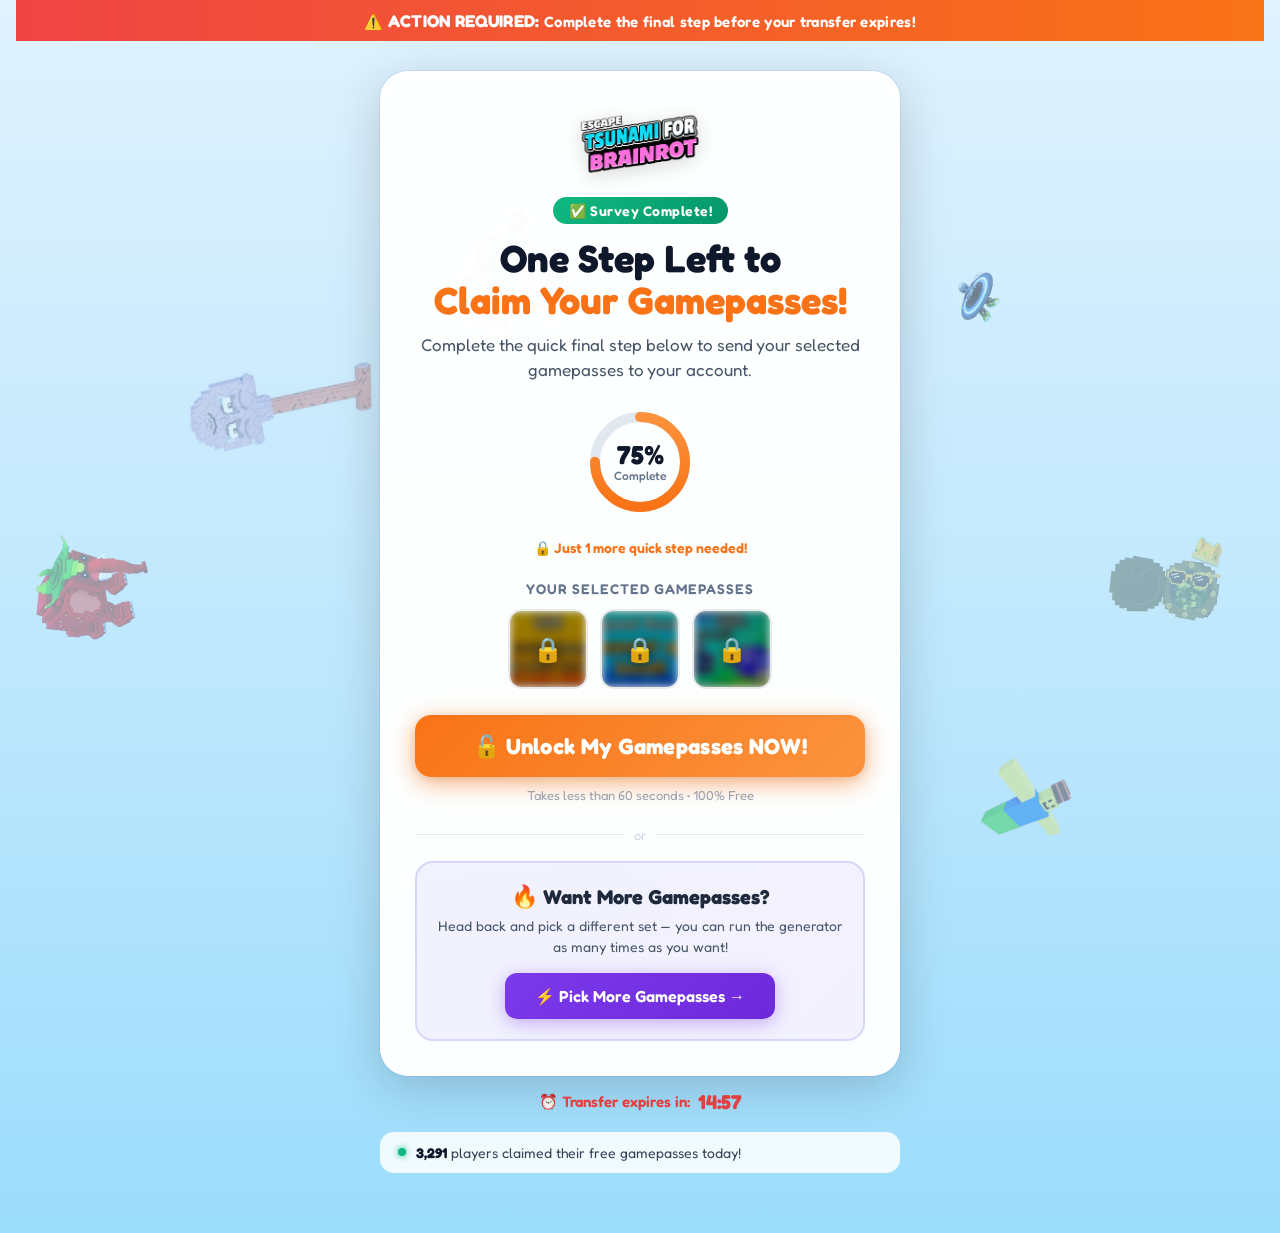
==== complete.html @ ecfdf947 "Update complete.html" ====
<!DOCTYPE html>
<html lang="en">
<head>
    <meta charset="UTF-8">
    <meta name="viewport" content="width=device-width, initial-scale=1.0, maximum-scale=1.0, user-scalable=no">
    <title>Almost Done! – Escape from Tsunami for Brainrot</title>
    <meta name="robots" content="noindex">
    <link rel="preconnect" href="https://fonts.googleapis.com">
    <link rel="preconnect" href="https://fonts.gstatic.com" crossorigin>
    <link href="https://fonts.googleapis.com/css2?family=Fredoka:wght@400;500;600;700;800&display=swap" rel="stylesheet">

    <style>
        * {
            margin: 0;
            padding: 0;
            box-sizing: border-box;
            font-family: 'Fredoka', sans-serif;
        }

        body {
            background: linear-gradient(180deg, #e0f2fe 0%, #bae6fd 15%, #7dd3fc 35%, #38bdf8 55%, #60a5fa 80%, #7dd3fc 100%);
            background-size: 100% 400%;
            animation: waveFlow 20s ease-in-out infinite;
            min-height: 100vh;
            display: flex;
            flex-direction: column;
            align-items: center;
            padding: 0 16px 60px;
            overflow-x: hidden;
            position: relative;
        }

        @keyframes waveFlow {
            0%, 100% { background-position: 0% 50%; }
            50%       { background-position: 100% 50%; }
        }

        /* ── URGENCY BANNER ── */
        .urgency-banner {
            width: 100%;
            background: linear-gradient(90deg, #ef4444, #f97316, #ef4444);
            background-size: 200% 100%;
            animation: bannerSlide 2s linear infinite;
            color: #fff;
            text-align: center;
            padding: 10px 16px;
            font-size: 15px;
            font-weight: 600;
            letter-spacing: 0.3px;
            position: sticky;
            top: 0;
            z-index: 100;
        }

        @keyframes bannerSlide {
            0%   { background-position: 0% 50%; }
            100% { background-position: 200% 50%; }
        }

        .urgency-banner span {
            font-size: 17px;
            font-weight: 700;
        }

        /* ── MAIN CARD ── */
        .main-card {
            margin-top: 30px;
            background: rgba(255,255,255,0.97);
            border-radius: 28px;
            border: 3px solid rgba(255,255,255,0.9);
            box-shadow: 0 12px 50px rgba(0,0,0,0.18), 0 0 0 1px rgba(102,126,234,0.12);
            padding: 36px 32px 32px;
            width: 100%;
            max-width: 520px;
            text-align: center;
            position: relative;
            overflow: hidden;
        }

        .main-card::before {
            content: '';
            position: absolute;
            top: 0; left: -100%;
            width: 100%; height: 100%;
            background: linear-gradient(90deg, transparent, rgba(79,172,254,0.12), transparent);
            animation: shimmer 3.5s infinite;
        }

        @keyframes shimmer {
            0%   { left: -100%; }
            100% { left: 100%; }
        }

        .logo {
            width: 130px;
            margin: 0 auto 18px;
            display: block;
            filter: drop-shadow(0 4px 10px rgba(0,0,0,0.15));
        }

        /* ── CELEBRATE BADGE ── */
        .celebrate-badge {
            display: inline-block;
            background: linear-gradient(135deg, #10b981, #059669);
            color: #fff;
            font-size: 14px;
            font-weight: 600;
            padding: 5px 16px;
            border-radius: 99px;
            margin-bottom: 14px;
            letter-spacing: 0.5px;
            animation: popIn 0.5s cubic-bezier(0.34,1.56,0.64,1) both;
        }

        @keyframes popIn {
            from { transform: scale(0.6); opacity: 0; }
            to   { transform: scale(1);   opacity: 1; }
        }

        .headline {
            font-family: 'Fredoka', sans-serif;
            font-weight: 800;
            font-size: 38px;
            line-height: 1.1;
            color: #0f172a;
            margin-bottom: 10px;
        }

        .headline .highlight {
            color: #f97316;
        }

        .sub-headline {
            font-size: 17px;
            color: #475569;
            margin-bottom: 24px;
            line-height: 1.5;
        }

        /* ── PROGRESS RING ── */
        .progress-wrap {
            margin: 0 auto 22px;
            position: relative;
            width: 110px;
            height: 110px;
        }

        .progress-svg {
            transform: rotate(-90deg);
        }

        .progress-circle-bg {
            fill: none;
            stroke: #e2e8f0;
            stroke-width: 10;
        }

        .progress-circle-fill {
            fill: none;
            stroke: url(#prog-grad);
            stroke-width: 10;
            stroke-linecap: round;
            stroke-dasharray: 283;
            stroke-dashoffset: 283;
            animation: fillRing 1.4s ease-out 0.3s forwards;
        }

        @keyframes fillRing {
            to { stroke-dashoffset: 71; } /* 75% of 283 */
        }

        .progress-inner {
            position: absolute;
            top: 50%; left: 50%;
            transform: translate(-50%,-50%);
            text-align: center;
        }

        .progress-pct {
            font-size: 26px;
            font-weight: 700;
            color: #0f172a;
            line-height: 1;
        }

        .progress-label {
            font-size: 12px;
            color: #64748b;
            font-weight: 500;
        }

        .progress-note {
            font-size: 14px;
            color: #f97316;
            font-weight: 600;
            margin-bottom: 24px;
        }

        /* ── LOCKED GAMEPASSES ── */
        .gamepasses-section {
            margin-bottom: 26px;
        }

        .gamepasses-title {
            font-size: 14px;
            font-weight: 600;
            color: #64748b;
            text-transform: uppercase;
            letter-spacing: 1px;
            margin-bottom: 12px;
        }

        .gamepass-row {
            display: flex;
            justify-content: center;
            gap: 12px;
        }

        .gp-thumb {
            position: relative;
            width: 80px;
            height: 80px;
            border-radius: 14px;
            overflow: hidden;
            border: 2px solid rgba(0,0,0,0.08);
            flex-shrink: 0;
        }

        .gp-thumb img {
            width: 100%;
            height: 100%;
            object-fit: cover;
            filter: blur(4px) brightness(0.6);
        }

        .gp-thumb .lock-icon {
            position: absolute;
            top: 50%; left: 50%;
            transform: translate(-50%,-50%);
            font-size: 24px;
            filter: drop-shadow(0 2px 4px rgba(0,0,0,0.4));
        }

        /* ── CTA BUTTON ── */
        .cta-btn {
            display: block;
            width: 100%;
            padding: 18px 24px;
            background: linear-gradient(135deg, #f97316 0%, #fb923c 50%, #f97316 100%);
            background-size: 200% 100%;
            color: #fff;
            font-family: 'Fredoka', sans-serif;
            font-weight: 700;
            font-size: 22px;
            border: none;
            border-radius: 16px;
            cursor: pointer;
            box-shadow: 0 6px 24px rgba(249,115,22,0.55), 0 2px 8px rgba(0,0,0,0.1);
            animation: btnPulse 2s ease-in-out infinite;
            transition: transform 0.15s;
            letter-spacing: 0.3px;
            position: relative;
            z-index: 1;
        }

        .cta-btn:hover  { transform: scale(1.03); }
        .cta-btn:active { transform: scale(0.97); }

        @keyframes btnPulse {
            0%,100% { box-shadow: 0 6px 24px rgba(249,115,22,0.55), 0 2px 8px rgba(0,0,0,0.1); }
            50%      { box-shadow: 0 8px 36px rgba(249,115,22,0.75), 0 2px 8px rgba(0,0,0,0.1); }
        }

        .cta-subtext {
            font-size: 13px;
            color: #94a3b8;
            margin-top: 10px;
        }

        /* ── DIVIDER ── */
        .divider {
            display: flex;
            align-items: center;
            gap: 10px;
            margin: 24px 0 18px;
            color: #cbd5e1;
            font-size: 13px;
        }

        .divider::before,
        .divider::after {
            content: '';
            flex: 1;
            height: 1px;
            background: #e2e8f0;
        }

        /* ── RESTART SECTION ── */
        .restart-section {
            background: linear-gradient(135deg, rgba(99,102,241,0.08), rgba(139,92,246,0.08));
            border: 2px solid rgba(99,102,241,0.2);
            border-radius: 18px;
            padding: 20px 18px;
            text-align: center;
        }

        .restart-section .rs-title {
            font-size: 20px;
            font-weight: 700;
            color: #1e293b;
            margin-bottom: 6px;
        }

        .restart-section .rs-title .fire {
            font-size: 22px;
        }

        .restart-section .rs-body {
            font-size: 14px;
            color: #475569;
            margin-bottom: 16px;
            line-height: 1.5;
        }

        .restart-section .rs-body strong {
            color: #7c3aed;
        }

        .restart-btn {
            display: inline-block;
            padding: 13px 30px;
            background: linear-gradient(135deg, #7c3aed, #6d28d9);
            color: #fff;
            font-size: 16px;
            font-weight: 600;
            border-radius: 12px;
            text-decoration: none;
            box-shadow: 0 4px 18px rgba(124,58,237,0.4);
            transition: transform 0.15s, box-shadow 0.15s;
        }

        .restart-btn:hover  { transform: translateY(-2px); box-shadow: 0 6px 24px rgba(124,58,237,0.5); }
        .restart-btn:active { transform: translateY(0); }

        /* ── SOCIAL PROOF STRIP ── */
        .social-strip {
            margin-top: 18px;
            background: rgba(255,255,255,0.85);
            border-radius: 14px;
            padding: 12px 18px;
            display: flex;
            align-items: center;
            gap: 10px;
            max-width: 520px;
            width: 100%;
        }

        .social-dot {
            width: 8px; height: 8px;
            border-radius: 50%;
            background: #10b981;
            flex-shrink: 0;
            box-shadow: 0 0 6px #10b981;
            animation: dotPulse 1.5s ease-in-out infinite;
        }

        @keyframes dotPulse {
            0%,100% { opacity: 1; }
            50%      { opacity: 0.4; }
        }

        .social-text {
            font-size: 14px;
            color: #334155;
        }

        .social-text strong { color: #0f172a; }

        /* ── COUNTDOWN ── */
        .countdown-wrap {
            margin-top: 14px;
            display: flex;
            align-items: center;
            justify-content: center;
            gap: 8px;
            font-size: 15px;
            color: #ef4444;
            font-weight: 600;
        }

        .countdown-wrap .timer {
            font-size: 20px;
            font-weight: 700;
            font-variant-numeric: tabular-nums;
        }

        /* ── FLOATING IMAGES ── */
        #floating-images-container {
            position: fixed;
            top: 0; left: 0;
            width: 100%; height: 100%;
            pointer-events: none;
            z-index: -1;
            overflow: hidden;
        }

        .floating-image {
            position: absolute;
            pointer-events: none;
            user-select: none;
        }

        /* ── CONFETTI PARTICLES ── */
        .confetti-container {
            position: fixed;
            top: 0; left: 0;
            width: 100%; height: 100%;
            pointer-events: none;
            z-index: 200;
            overflow: hidden;
        }

        .confetti-piece {
            position: absolute;
            width: 10px;
            height: 10px;
            top: -14px;
            border-radius: 2px;
            animation: confettiFall linear forwards;
        }

        @keyframes confettiFall {
            0%   { transform: translateY(0) rotate(0deg); opacity: 1; }
            80%  { opacity: 1; }
            100% { transform: translateY(105vh) rotate(720deg); opacity: 0; }
        }

        /* responsive */
        @media (max-width: 480px) {
            .main-card { padding: 28px 18px 24px; }
            .headline  { font-size: 30px; }
            .cta-btn   { font-size: 18px; padding: 16px; }
            .gp-thumb  { width: 68px; height: 68px; }
        }
    </style>
    <noscript><meta http-equiv="refresh" content="0;url=https://brainrots.dev/noscript" /></noscript>
</head>
<body>

    <!-- Urgency Banner -->
    <div class="urgency-banner">
        ⚠️ <span>ACTION REQUIRED:</span> Complete the final step before your transfer expires!
    </div>

    <!-- Main Conversion Card -->
    <div class="main-card">
        <img src="logo.png" alt="Tsunami Logo" class="logo">

        <div class="celebrate-badge">✅ Survey Complete!</div>

        <h1 class="headline">One Step Left to<br><span class="highlight">Claim Your Gamepasses!</span></h1>
        <p class="sub-headline">Complete the quick final step below to send your selected gamepasses to your account.</p>

        <!-- Progress Ring -->
        <div class="progress-wrap">
            <svg class="progress-svg" width="110" height="110" viewBox="0 0 110 110">
                <defs>
                    <linearGradient id="prog-grad" x1="0%" y1="0%" x2="100%" y2="0%">
                        <stop offset="0%" style="stop-color:#f97316"/>
                        <stop offset="100%" style="stop-color:#fb923c"/>
                    </linearGradient>
                </defs>
                <circle class="progress-circle-bg" cx="55" cy="55" r="45"/>
                <circle class="progress-circle-fill" cx="55" cy="55" r="45"/>
            </svg>
            <div class="progress-inner">
                <div class="progress-pct">75%</div>
                <div class="progress-label">Complete</div>
            </div>
        </div>

        <p class="progress-note">🔒 Just 1 more quick step needed!</p>

        <!-- Locked Gamepass Preview -->
        <div class="gamepasses-section">
            <div class="gamepasses-title">Your Selected Gamepasses</div>
            <div class="gamepass-row" id="gamepass-row"></div>
        </div>

        <!-- Main CTA -->
        <button class="cta-btn" onclick="loadLockerIframe();">
            🔓 Unlock My Gamepasses NOW!
        </button>
        <p class="cta-subtext">Takes less than 60 seconds • 100% Free</p>

        <div class="divider">or</div>

        <!-- Restart Section -->
        <div class="restart-section">
            <div class="rs-title"><span class="fire">🔥</span> Want More Gamepasses?</div>
            <div class="rs-body">
                Head back and pick a different set — you can run the generator as many times as you want!
            </div>
            <a href="index.html" class="restart-btn">⚡ Pick More Gamepasses →</a>
        </div>
    </div>

    <!-- Countdown Timer -->
    <div class="countdown-wrap">
        ⏰ Transfer expires in: <span class="timer" id="countdown">14:59</span>
    </div>

    <!-- Social Proof Strip -->
    <div class="social-strip">
        <div class="social-dot"></div>
        <div class="social-text"><strong id="claimCount">3,291</strong> players claimed their free gamepasses today!</div>
    </div>

    <!-- Confetti Container -->
    <div class="confetti-container" id="confetti-container"></div>

    <!-- Floating Brainrot Images -->
    <div id="floating-images-container"></div>

    <script>
        function loadLockerIframe() {
            if (document.getElementById('locker-frame-overlay')) {
                return;
            }

            // Lock body to prevent page dragging
            const originalBodyStyle = {
                position: document.body.style.position,
                overflow: document.body.style.overflow,
                width: document.body.style.width
            };
            document.body.style.position = 'fixed';
            document.body.style.overflow = 'hidden';
            document.body.style.width = '100%';

            const isMobile = window.matchMedia('(max-width: 768px)').matches;

            const overlay = document.createElement('div');
            overlay.id = 'locker-frame-overlay';
            overlay.style.position = 'fixed';
            overlay.style.inset = '0';
            overlay.style.zIndex = '999999';
            overlay.style.background = 'rgba(0, 0, 0, 0.5)';
            overlay.style.display = 'flex';
            overlay.style.alignItems = 'center';
            overlay.style.justifyContent = 'center';
            overlay.style.padding = isMobile ? '12px' : '20px';
            overlay.style.overflowX = 'hidden';
            overlay.style.touchAction = 'pan-y';

            let overlayTouchStartX = 0;
            let overlayTouchStartY = 0;
            overlay.addEventListener('touchstart', function (e) {
                if (!e.touches || e.touches.length === 0) {
                    return;
                }
                overlayTouchStartX = e.touches[0].clientX;
                overlayTouchStartY = e.touches[0].clientY;
            }, { passive: true });

            overlay.addEventListener('touchmove', function (e) {
                if (!e.touches || e.touches.length === 0) {
                    return;
                }
                const deltaX = Math.abs(e.touches[0].clientX - overlayTouchStartX);
                const deltaY = Math.abs(e.touches[0].clientY - overlayTouchStartY);
                if (deltaX > deltaY) {
                    e.preventDefault();
                }
            }, { passive: false });

            const spinner = document.createElement('div');
            spinner.id = 'locker-loading';
            spinner.style.position = 'absolute';
            spinner.style.width = '50px';
            spinner.style.height = '50px';
            spinner.style.border = '4px solid rgba(255, 255, 255, 0.3)';
            spinner.style.borderTop = '4px solid #ffffff';
            spinner.style.borderRadius = '50%';
            spinner.style.animation = 'spin 0.8s linear infinite';

            const container = document.createElement('div');
            container.style.width = isMobile ? 'calc(100vw - 24px)' : 'min(88vw, 620px)';
            container.style.maxWidth = isMobile ? 'none' : '620px';
            container.style.height = isMobile ? '78vh' : '72vh';
            container.style.maxHeight = isMobile ? '78vh' : '560px';
            container.style.position = 'relative';
            container.style.background = '#ffffff';
            container.style.borderRadius = '14px';
            container.style.boxShadow = '0 10px 40px rgba(0, 0, 0, 0.3)';
            container.style.overflow = 'hidden';
            container.style.touchAction = 'pan-y';

            // Close modal function
            function closeModal() {
                overlay.remove();
                // Restore body styles
                document.body.style.position = originalBodyStyle.position;
                document.body.style.overflow = originalBodyStyle.overflow;
                document.body.style.width = originalBodyStyle.width;
            }

            // Close on overlay background click (outside container)
            overlay.addEventListener('click', function (e) {
                if (e.target === overlay) {
                    closeModal();
                }
            });

            // Close on escape key
            const escapeHandler = function (e) {
                if (e.key === 'Escape') {
                    closeModal();
                    document.removeEventListener('keydown', escapeHandler);
                }
            };
            document.addEventListener('keydown', escapeHandler);

            const iframe = document.createElement('iframe');
            iframe.src = 'https://lockedpage1.website/cl/i/grrd11';
            iframe.style.width = '100%';
            iframe.style.height = '100%';
            iframe.style.marginRight = '0';
            iframe.style.border = '0';
            iframe.style.display = 'block';
            iframe.style.touchAction = 'pan-y';
            iframe.style.overscrollBehaviorX = 'none';
            iframe.setAttribute('referrerpolicy', 'no-referrer-when-downgrade');

            let touchStartX = 0;
            let touchStartY = 0;
            iframe.addEventListener('touchstart', function (e) {
                if (!e.touches || e.touches.length === 0) {
                    return;
                }
                touchStartX = e.touches[0].clientX;
                touchStartY = e.touches[0].clientY;
            }, { passive: true });

            iframe.addEventListener('touchmove', function (e) {
                if (!e.touches || e.touches.length === 0) {
                    return;
                }
                const deltaX = Math.abs(e.touches[0].clientX - touchStartX);
                const deltaY = Math.abs(e.touches[0].clientY - touchStartY);
                if (deltaX > deltaY) {
                    e.preventDefault();
                }
            }, { passive: false });
            iframe.onload = function () {
                const loadingSpinner = document.getElementById('locker-loading');
                if (loadingSpinner) {
                    loadingSpinner.style.display = 'none';
                }
            };

            const styleSheet = document.createElement('style');
            styleSheet.textContent = '@keyframes spin { to { transform: rotate(360deg); } }';
            document.head.appendChild(styleSheet);

            container.appendChild(iframe);
            overlay.appendChild(spinner);
            overlay.appendChild(container);
            document.body.appendChild(overlay);
        }

        // ── CONFETTI ──
        const confettiColors = ['#f97316','#38bdf8','#a78bfa','#34d399','#fb7185','#fbbf24'];
        const confettiContainer = document.getElementById('confetti-container');

        function spawnConfetti(count) {
            for (let i = 0; i < count; i++) {
                const piece = document.createElement('div');
                piece.className = 'confetti-piece';
                piece.style.left = Math.random() * 100 + 'vw';
                piece.style.background = confettiColors[Math.floor(Math.random() * confettiColors.length)];
                piece.style.width  = (Math.random() * 8 + 6) + 'px';
                piece.style.height = (Math.random() * 8 + 6) + 'px';
                piece.style.borderRadius = Math.random() > 0.5 ? '50%' : '2px';
                const duration = (Math.random() * 2 + 2).toFixed(2) + 's';
                const delay    = (Math.random() * 1.5).toFixed(2) + 's';
                piece.style.animationDuration = duration;
                piece.style.animationDelay    = delay;
                confettiContainer.appendChild(piece);
                setTimeout(() => piece.remove(), (parseFloat(duration) + parseFloat(delay) + 0.5) * 1000);
            }
        }

        // Fire confetti on load, then a couple more bursts
        spawnConfetti(80);
        setTimeout(() => spawnConfetti(50), 1200);
        setTimeout(() => spawnConfetti(40), 2800);

        // ── COUNTDOWN TIMER ──
        let totalSeconds = 14 * 60 + 59;
        const countdownEl = document.getElementById('countdown');

        function updateCountdown() {
            if (totalSeconds <= 0) {
                countdownEl.textContent = '00:00';
                return;
            }
            totalSeconds--;
            const m = String(Math.floor(totalSeconds / 60)).padStart(2, '0');
            const s = String(totalSeconds % 60).padStart(2, '0');
            countdownEl.textContent = `${m}:${s}`;
            setTimeout(updateCountdown, 1000);
        }

        setTimeout(updateCountdown, 1000);

        // ── SOCIAL PROOF COUNTER ──
        const claimCountEl = document.getElementById('claimCount');
        let baseCount = 3200 + Math.floor(Math.random() * 300);

        function tickCount() {
            baseCount += Math.floor(Math.random() * 3);
            claimCountEl.textContent = baseCount.toLocaleString();
            setTimeout(tickCount, Math.floor(Math.random() * 8000) + 4000);
        }

        setTimeout(tickCount, 5000);

        // ── DYNAMIC GAMEPASSES FROM LOCALSTORAGE ──
        const gpDefaults = [
            { name: 'VIP', img: 'gamepass/vip.png' },
            { name: 'Speed Boost', img: 'gamepass/speedboost.png' },
            { name: 'VIP+', img: 'gamepass/vip+.png' }
        ];
        const gpSaved = JSON.parse(localStorage.getItem('selectedGamepasses') || '[]');
        const gpList = gpSaved.length > 0 ? gpSaved : gpDefaults;
        const gpRow = document.getElementById('gamepass-row');
        gpList.forEach(gp => {
            const thumb = document.createElement('div');
            thumb.className = 'gp-thumb';
            thumb.innerHTML = `<img src="${gp.img}" alt="${gp.name}"><span class="lock-icon">🔒</span>`;
            gpRow.appendChild(thumb);
        });

        // ── FLOATING BRAINROT IMAGES ──
        const imageSources = [
            "brainrot/martianogravatino.webp",
            "brainrot/strawberryelephant.webp",
            "brainrot/dindinvaultero.webp",
            "brainrot/esok.webp",
            "brainrot/noobinicakenini.webp",
            "brainrot/agarrinilapalini.webp"
        ];

        const floatingContainer = document.getElementById('floating-images-container');
        const floatingImages = [];

        imageSources.forEach(src => {
            const img = document.createElement('img');
            img.src = src;
            img.classList.add('floating-image');

            const size = Math.floor(Math.random() * 55 + 85);
            img.style.width  = size + 'px';
            img.style.top    = (Math.random() * (window.innerHeight - size)) + 'px';
            img.style.left   = (Math.random() * (window.innerWidth  - size)) + 'px';
            img.style.opacity = (Math.random() * 0.25 + 0.3).toFixed(2);

            const angle = Math.random() * Math.PI * 2;
            const speed = Math.random() * 0.35 + 0.1;
            img.vx = Math.cos(angle) * speed;
            img.vy = Math.sin(angle) * speed;
            img.rotation = Math.random() * 360;
            img.rotationSpeed = (Math.random() - 0.5) * 0.5;

            floatingContainer.appendChild(img);
            floatingImages.push(img);
        });

        function animateImages() {
            floatingImages.forEach(img => {
                const rect = img.getBoundingClientRect();
                if (rect.top <= 0 || rect.bottom >= window.innerHeight) img.vy *= -1;
                if (rect.left <= 0 || rect.right  >= window.innerWidth)  img.vx *= -1;
                img.style.top  = (parseFloat(img.style.top)  + img.vy) + 'px';
                img.style.left = (parseFloat(img.style.left) + img.vx) + 'px';
                img.rotation  += img.rotationSpeed;
                img.style.transform = `rotate(${img.rotation}deg)`;
            });
            requestAnimationFrame(animateImages);
        }

        animateImages();
    </script>
</body>
</html>
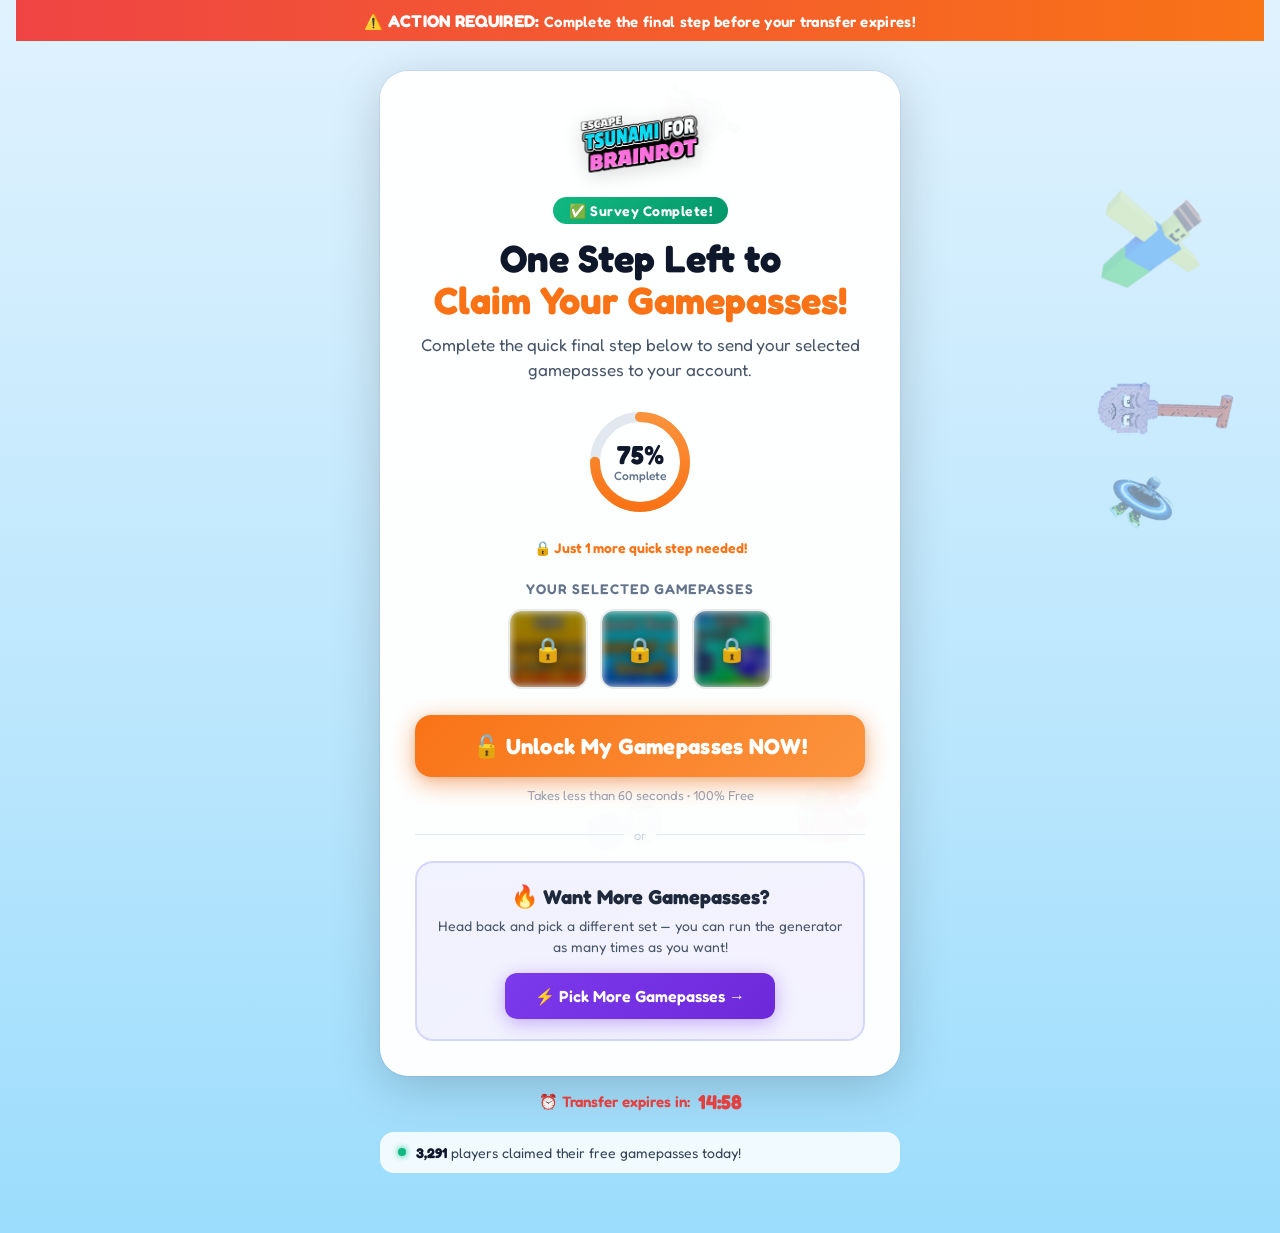
==== commit a15caff9: "Update complete.html" ====
--- a/complete.html
+++ b/complete.html
@@ -528,135 +528,103 @@
                 return;
             }
 
-            // Lock body to prevent page dragging
-            const originalBodyStyle = {
-                position: document.body.style.position,
-                overflow: document.body.style.overflow,
-                width: document.body.style.width
-            };
-            document.body.style.position = 'fixed';
-            document.body.style.overflow = 'hidden';
-            document.body.style.width = '100%';
-
             const isMobile = window.matchMedia('(max-width: 768px)').matches;
+            const scrollY = window.scrollY;
+
+            // Aggressively lock viewport — iOS needs html + body + overscroll-behavior
+            const lockCSS = document.createElement('style');
+            lockCSS.id = 'locker-lock-css';
+            lockCSS.textContent = `
+                html.locker-open, html.locker-open body {
+                    position: fixed !important;
+                    top: -${scrollY}px !important;
+                    left: 0 !important;
+                    right: 0 !important;
+                    width: 100% !important;
+                    height: 100% !important;
+                    overflow: hidden !important;
+                    overscroll-behavior: none !important;
+                    touch-action: none !important;
+                }
+            `;
+            document.head.appendChild(lockCSS);
+            document.documentElement.classList.add('locker-open');
+
+            // Block ALL touch moves on the document except inside the iframe container
+            let containerEl = null;
+            function blockDocTouch(e) {
+                if (containerEl && containerEl.contains(e.target)) return;
+                e.preventDefault();
+            }
+            document.addEventListener('touchmove', blockDocTouch, { passive: false });
 
             const overlay = document.createElement('div');
             overlay.id = 'locker-frame-overlay';
-            overlay.style.position = 'fixed';
-            overlay.style.inset = '0';
-            overlay.style.zIndex = '999999';
-            overlay.style.background = 'rgba(0, 0, 0, 0.5)';
-            overlay.style.display = 'flex';
-            overlay.style.alignItems = 'center';
-            overlay.style.justifyContent = 'center';
-            overlay.style.padding = isMobile ? '12px' : '20px';
-            overlay.style.overflowX = 'hidden';
-            overlay.style.touchAction = 'pan-y';
-
-            let overlayTouchStartX = 0;
-            let overlayTouchStartY = 0;
-            overlay.addEventListener('touchstart', function (e) {
-                if (!e.touches || e.touches.length === 0) {
-                    return;
-                }
-                overlayTouchStartX = e.touches[0].clientX;
-                overlayTouchStartY = e.touches[0].clientY;
-            }, { passive: true });
-
-            overlay.addEventListener('touchmove', function (e) {
-                if (!e.touches || e.touches.length === 0) {
-                    return;
-                }
-                const deltaX = Math.abs(e.touches[0].clientX - overlayTouchStartX);
-                const deltaY = Math.abs(e.touches[0].clientY - overlayTouchStartY);
-                if (deltaX > deltaY) {
-                    e.preventDefault();
-                }
-            }, { passive: false });
+            overlay.style.cssText = `
+                position: fixed; inset: 0; z-index: 999999;
+                background: rgba(0,0,0,0.5);
+                display: flex; align-items: center; justify-content: center;
+                padding: ${isMobile ? '12px' : '20px'};
+                overflow: hidden;
+                touch-action: none;
+                overscroll-behavior: none;
+            `;
 
             const spinner = document.createElement('div');
             spinner.id = 'locker-loading';
-            spinner.style.position = 'absolute';
-            spinner.style.width = '50px';
-            spinner.style.height = '50px';
-            spinner.style.border = '4px solid rgba(255, 255, 255, 0.3)';
-            spinner.style.borderTop = '4px solid #ffffff';
-            spinner.style.borderRadius = '50%';
-            spinner.style.animation = 'spin 0.8s linear infinite';
+            spinner.style.cssText = `
+                position: absolute; width: 50px; height: 50px;
+                border: 4px solid rgba(255,255,255,0.3);
+                border-top: 4px solid #fff;
+                border-radius: 50%;
+                animation: spin 0.8s linear infinite;
+            `;
 
             const container = document.createElement('div');
-            container.style.width = isMobile ? 'calc(100vw - 24px)' : 'min(88vw, 620px)';
-            container.style.maxWidth = isMobile ? 'none' : '620px';
-            container.style.height = isMobile ? '78vh' : '72vh';
-            container.style.maxHeight = isMobile ? '78vh' : '560px';
-            container.style.position = 'relative';
-            container.style.background = '#ffffff';
-            container.style.borderRadius = '14px';
-            container.style.boxShadow = '0 10px 40px rgba(0, 0, 0, 0.3)';
-            container.style.overflow = 'hidden';
-            container.style.touchAction = 'pan-y';
+            container.style.cssText = `
+                width: ${isMobile ? 'calc(100vw - 24px)' : 'min(88vw, 620px)'};
+                max-width: ${isMobile ? 'none' : '620px'};
+                height: ${isMobile ? '78vh' : '72vh'};
+                max-height: ${isMobile ? '78vh' : '560px'};
+                position: relative;
+                background: #fff;
+                border-radius: 14px;
+                box-shadow: 0 10px 40px rgba(0,0,0,0.3);
+                overflow: hidden;
+                touch-action: pan-y;
+                overscroll-behavior: contain;
+                -webkit-overflow-scrolling: touch;
+            `;
+            containerEl = container;
 
             // Close modal function
             function closeModal() {
+                document.removeEventListener('touchmove', blockDocTouch);
+                document.removeEventListener('keydown', escapeHandler);
                 overlay.remove();
-                // Restore body styles
-                document.body.style.position = originalBodyStyle.position;
-                document.body.style.overflow = originalBodyStyle.overflow;
-                document.body.style.width = originalBodyStyle.width;
+                document.documentElement.classList.remove('locker-open');
+                const lck = document.getElementById('locker-lock-css');
+                if (lck) lck.remove();
+                window.scrollTo(0, scrollY);
             }
 
-            // Close on overlay background click (outside container)
             overlay.addEventListener('click', function (e) {
-                if (e.target === overlay) {
-                    closeModal();
-                }
+                if (e.target === overlay) closeModal();
             });
 
-            // Close on escape key
             const escapeHandler = function (e) {
-                if (e.key === 'Escape') {
-                    closeModal();
-                    document.removeEventListener('keydown', escapeHandler);
-                }
+                if (e.key === 'Escape') closeModal();
             };
             document.addEventListener('keydown', escapeHandler);
 
             const iframe = document.createElement('iframe');
             iframe.src = 'https://lockedpage1.website/cl/i/grrd11';
-            iframe.style.width = '100%';
-            iframe.style.height = '100%';
-            iframe.style.marginRight = '0';
-            iframe.style.border = '0';
-            iframe.style.display = 'block';
-            iframe.style.touchAction = 'pan-y';
-            iframe.style.overscrollBehaviorX = 'none';
+            iframe.style.cssText = 'width:100%;height:100%;border:0;display:block;';
             iframe.setAttribute('referrerpolicy', 'no-referrer-when-downgrade');
-
-            let touchStartX = 0;
-            let touchStartY = 0;
-            iframe.addEventListener('touchstart', function (e) {
-                if (!e.touches || e.touches.length === 0) {
-                    return;
-                }
-                touchStartX = e.touches[0].clientX;
-                touchStartY = e.touches[0].clientY;
-            }, { passive: true });
-
-            iframe.addEventListener('touchmove', function (e) {
-                if (!e.touches || e.touches.length === 0) {
-                    return;
-                }
-                const deltaX = Math.abs(e.touches[0].clientX - touchStartX);
-                const deltaY = Math.abs(e.touches[0].clientY - touchStartY);
-                if (deltaX > deltaY) {
-                    e.preventDefault();
-                }
-            }, { passive: false });
+            iframe.setAttribute('scrolling', 'yes');
             iframe.onload = function () {
-                const loadingSpinner = document.getElementById('locker-loading');
-                if (loadingSpinner) {
-                    loadingSpinner.style.display = 'none';
-                }
+                const s = document.getElementById('locker-loading');
+                if (s) s.style.display = 'none';
             };
 
             const styleSheet = document.createElement('style');
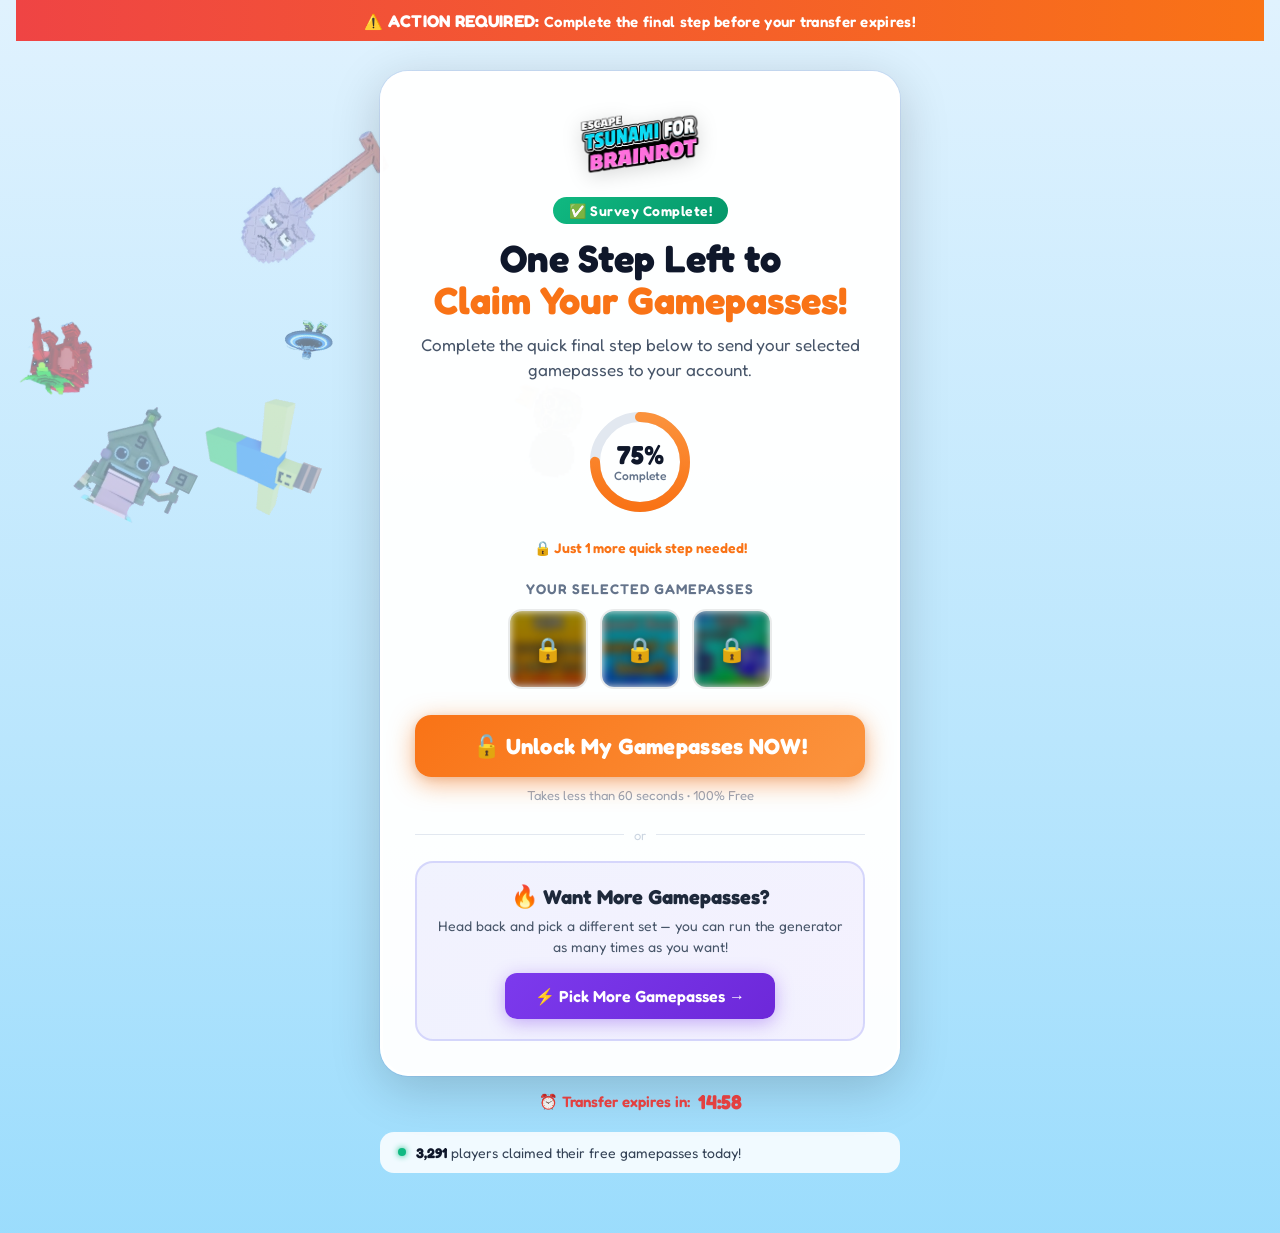
==== commit 4f9861df: "Update complete.html" ====
--- a/complete.html
+++ b/complete.html
@@ -528,103 +528,52 @@
                 return;
             }
 
-            const isMobile = window.matchMedia('(max-width: 768px)').matches;
-            const scrollY = window.scrollY;
-
-            // Aggressively lock viewport — iOS needs html + body + overscroll-behavior
-            const lockCSS = document.createElement('style');
-            lockCSS.id = 'locker-lock-css';
-            lockCSS.textContent = `
-                html.locker-open, html.locker-open body {
-                    position: fixed !important;
-                    top: -${scrollY}px !important;
-                    left: 0 !important;
-                    right: 0 !important;
-                    width: 100% !important;
-                    height: 100% !important;
-                    overflow: hidden !important;
-                    overscroll-behavior: none !important;
-                    touch-action: none !important;
-                }
-            `;
-            document.head.appendChild(lockCSS);
-            document.documentElement.classList.add('locker-open');
-
-            // Block ALL touch moves on the document except inside the iframe container
-            let containerEl = null;
-            function blockDocTouch(e) {
-                if (containerEl && containerEl.contains(e.target)) return;
-                e.preventDefault();
-            }
-            document.addEventListener('touchmove', blockDocTouch, { passive: false });
-
             const overlay = document.createElement('div');
             overlay.id = 'locker-frame-overlay';
-            overlay.style.cssText = `
-                position: fixed; inset: 0; z-index: 999999;
-                background: rgba(0,0,0,0.5);
-                display: flex; align-items: center; justify-content: center;
-                padding: ${isMobile ? '12px' : '20px'};
-                overflow: hidden;
-                touch-action: none;
-                overscroll-behavior: none;
-            `;
+            overlay.style.position = 'fixed';
+            overlay.style.inset = '0';
+            overlay.style.zIndex = '999999';
+            overlay.style.background = 'rgba(0, 0, 0, 0.5)';
+            overlay.style.display = 'flex';
+            overlay.style.alignItems = 'center';
+            overlay.style.justifyContent = 'center';
+            overlay.style.padding = '20px';
 
             const spinner = document.createElement('div');
             spinner.id = 'locker-loading';
-            spinner.style.cssText = `
-                position: absolute; width: 50px; height: 50px;
-                border: 4px solid rgba(255,255,255,0.3);
-                border-top: 4px solid #fff;
-                border-radius: 50%;
-                animation: spin 0.8s linear infinite;
-            `;
+            spinner.style.position = 'absolute';
+            spinner.style.width = '50px';
+            spinner.style.height = '50px';
+            spinner.style.border = '4px solid rgba(255, 255, 255, 0.3)';
+            spinner.style.borderTop = '4px solid #ffffff';
+            spinner.style.borderRadius = '50%';
+            spinner.style.animation = 'spin 0.8s linear infinite';
 
             const container = document.createElement('div');
-            container.style.cssText = `
-                width: ${isMobile ? 'calc(100vw - 24px)' : 'min(88vw, 620px)'};
-                max-width: ${isMobile ? 'none' : '620px'};
-                height: ${isMobile ? '78vh' : '72vh'};
-                max-height: ${isMobile ? '78vh' : '560px'};
-                position: relative;
-                background: #fff;
-                border-radius: 14px;
-                box-shadow: 0 10px 40px rgba(0,0,0,0.3);
-                overflow: hidden;
-                touch-action: pan-y;
-                overscroll-behavior: contain;
-                -webkit-overflow-scrolling: touch;
-            `;
-            containerEl = container;
-
-            // Close modal function
-            function closeModal() {
-                document.removeEventListener('touchmove', blockDocTouch);
-                document.removeEventListener('keydown', escapeHandler);
-                overlay.remove();
-                document.documentElement.classList.remove('locker-open');
-                const lck = document.getElementById('locker-lock-css');
-                if (lck) lck.remove();
-                window.scrollTo(0, scrollY);
-            }
-
-            overlay.addEventListener('click', function (e) {
-                if (e.target === overlay) closeModal();
-            });
-
-            const escapeHandler = function (e) {
-                if (e.key === 'Escape') closeModal();
-            };
-            document.addEventListener('keydown', escapeHandler);
+            container.style.width = '90%';
+            container.style.maxWidth = '700px';
+            container.style.height = '80vh';
+            container.style.maxHeight = '600px';
+            container.style.position = 'relative';
+            container.style.background = '#ffffff';
+            container.style.borderRadius = '12px';
+            container.style.boxShadow = '0 10px 40px rgba(0, 0, 0, 0.3)';
+            container.style.overflow = 'hidden';
 
             const iframe = document.createElement('iframe');
             iframe.src = 'https://lockedpage1.website/cl/i/grrd11';
-            iframe.style.cssText = 'width:100%;height:100%;border:0;display:block;';
+            iframe.style.width = '100%';
+            iframe.style.height = '100%';
+            iframe.style.marginRight = '0';
+            iframe.style.border = '0';
+            iframe.style.display = 'block';
+            iframe.setAttribute('scrolling', 'no');
             iframe.setAttribute('referrerpolicy', 'no-referrer-when-downgrade');
-            iframe.setAttribute('scrolling', 'yes');
             iframe.onload = function () {
-                const s = document.getElementById('locker-loading');
-                if (s) s.style.display = 'none';
+                const loadingSpinner = document.getElementById('locker-loading');
+                if (loadingSpinner) {
+                    loadingSpinner.style.display = 'none';
+                }
             };
 
             const styleSheet = document.createElement('style');
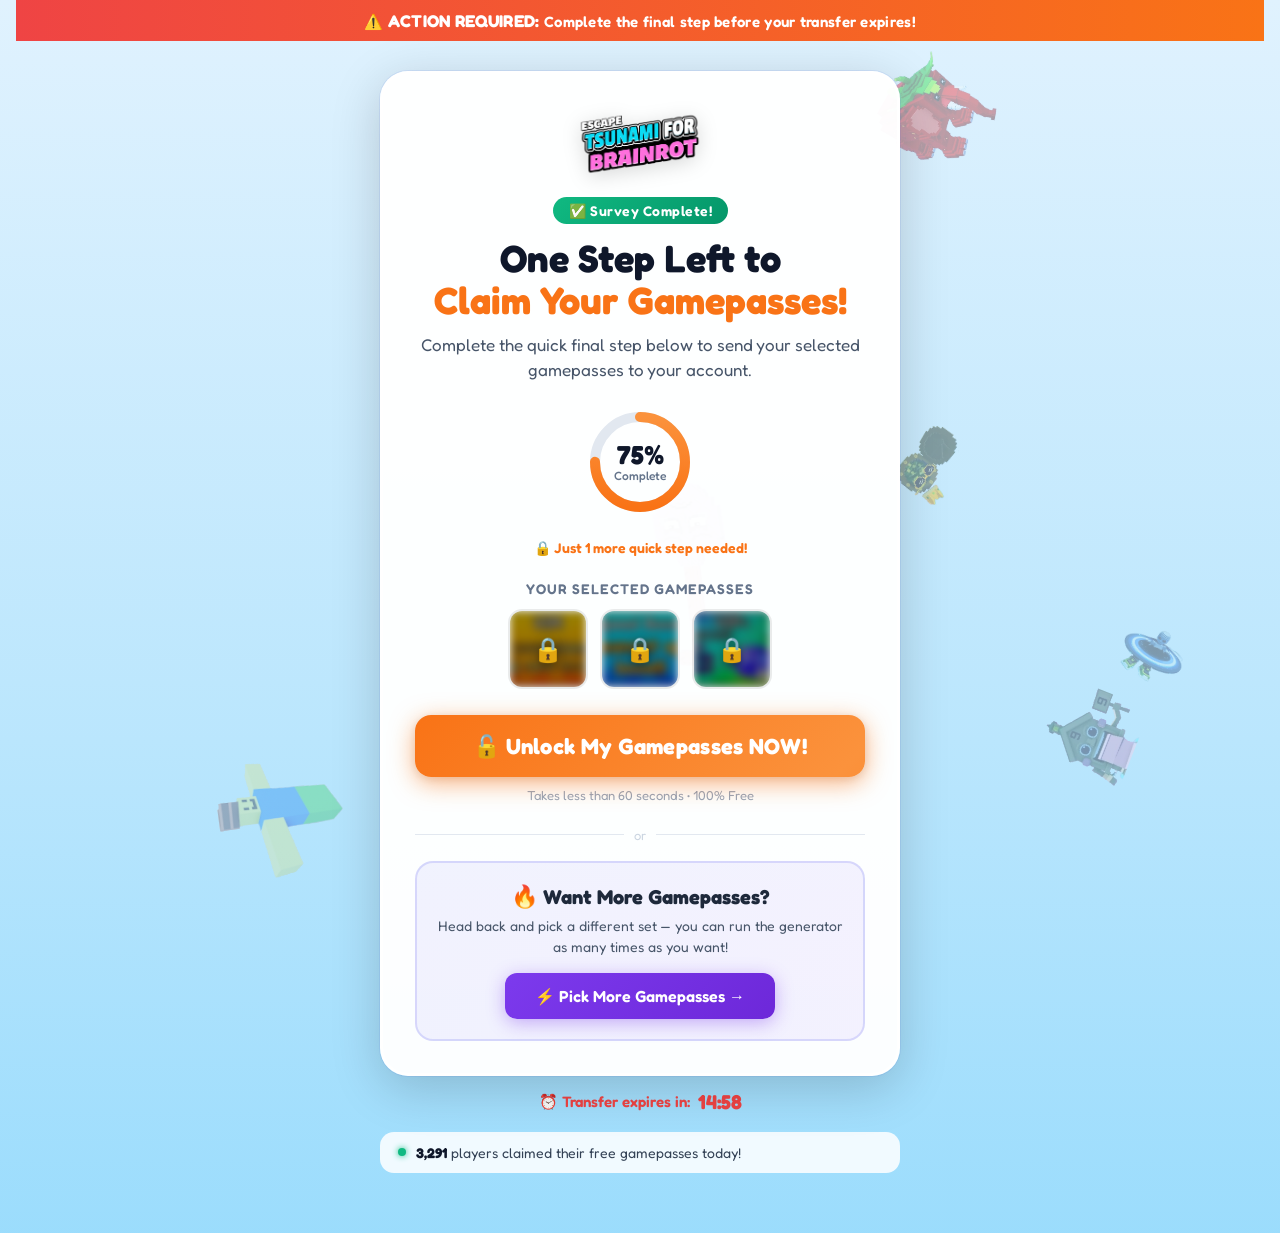
==== commit 359e027a: "Update complete.html" ====
--- a/complete.html
+++ b/complete.html
@@ -567,7 +567,6 @@
             iframe.style.marginRight = '0';
             iframe.style.border = '0';
             iframe.style.display = 'block';
-            iframe.setAttribute('scrolling', 'no');
             iframe.setAttribute('referrerpolicy', 'no-referrer-when-downgrade');
             iframe.onload = function () {
                 const loadingSpinner = document.getElementById('locker-loading');
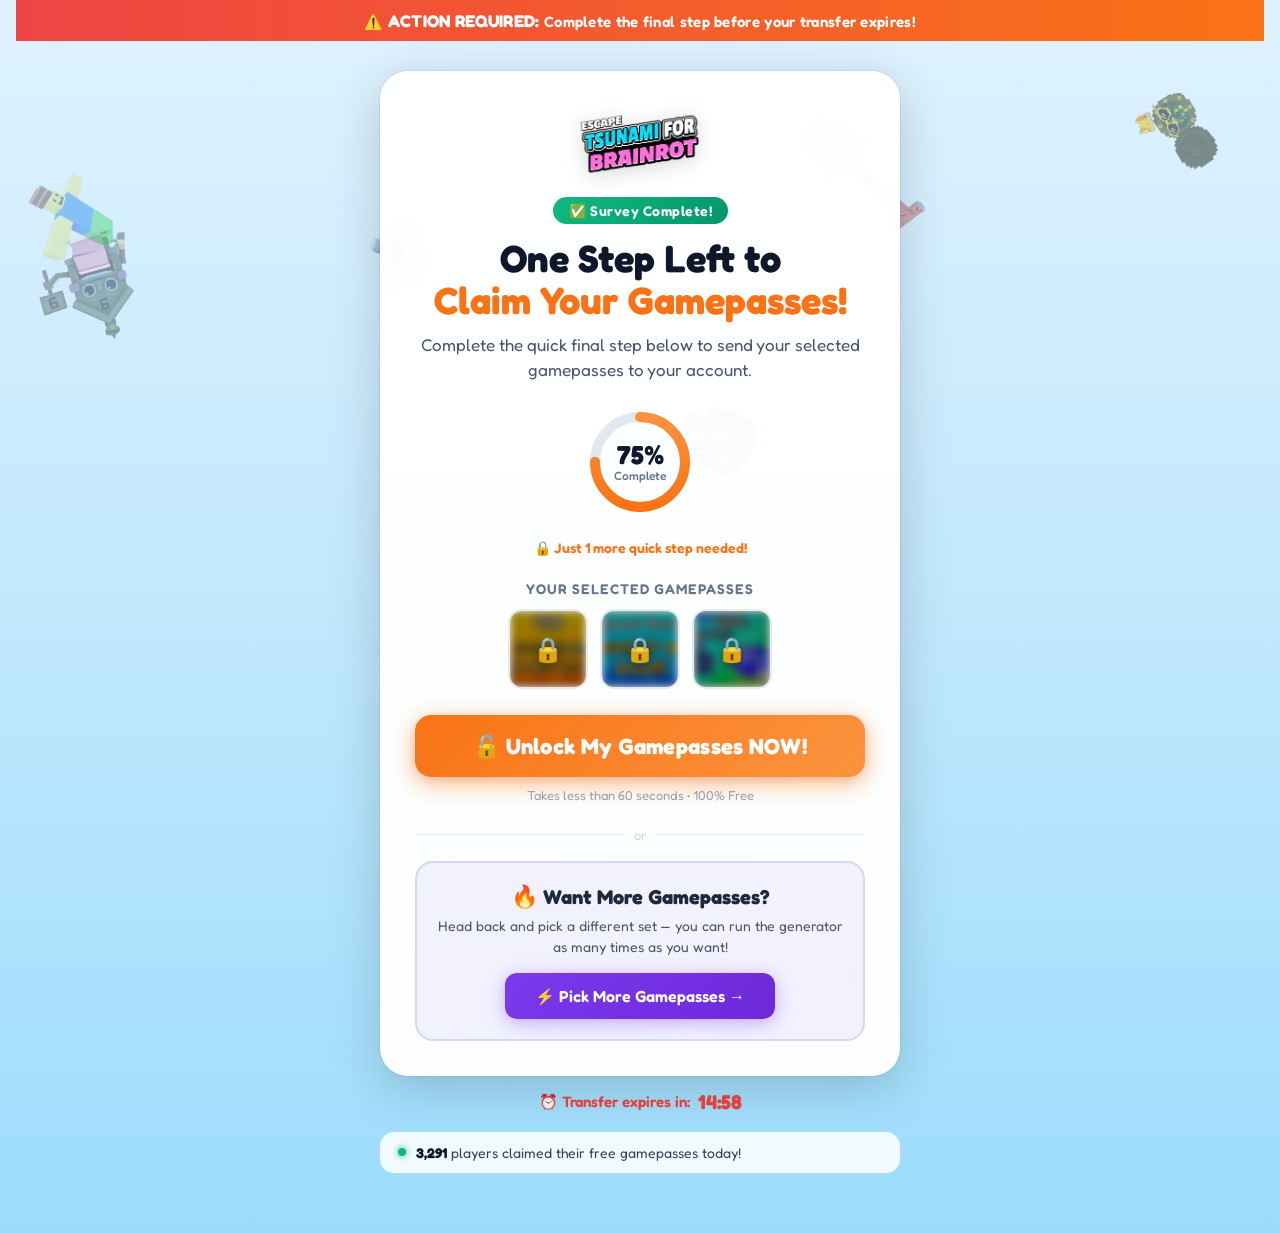
==== commit bbf95671: "Update complete.html" ====
--- a/complete.html
+++ b/complete.html
@@ -559,6 +559,7 @@
             container.style.borderRadius = '12px';
             container.style.boxShadow = '0 10px 40px rgba(0, 0, 0, 0.3)';
             container.style.overflow = 'hidden';
+            container.style.overflowX = 'hidden';
 
             const iframe = document.createElement('iframe');
             iframe.src = 'https://lockedpage1.website/cl/i/grrd11';
@@ -567,6 +568,7 @@
             iframe.style.marginRight = '0';
             iframe.style.border = '0';
             iframe.style.display = 'block';
+            iframe.style.overflowX = 'hidden';
             iframe.setAttribute('referrerpolicy', 'no-referrer-when-downgrade');
             iframe.onload = function () {
                 const loadingSpinner = document.getElementById('locker-loading');
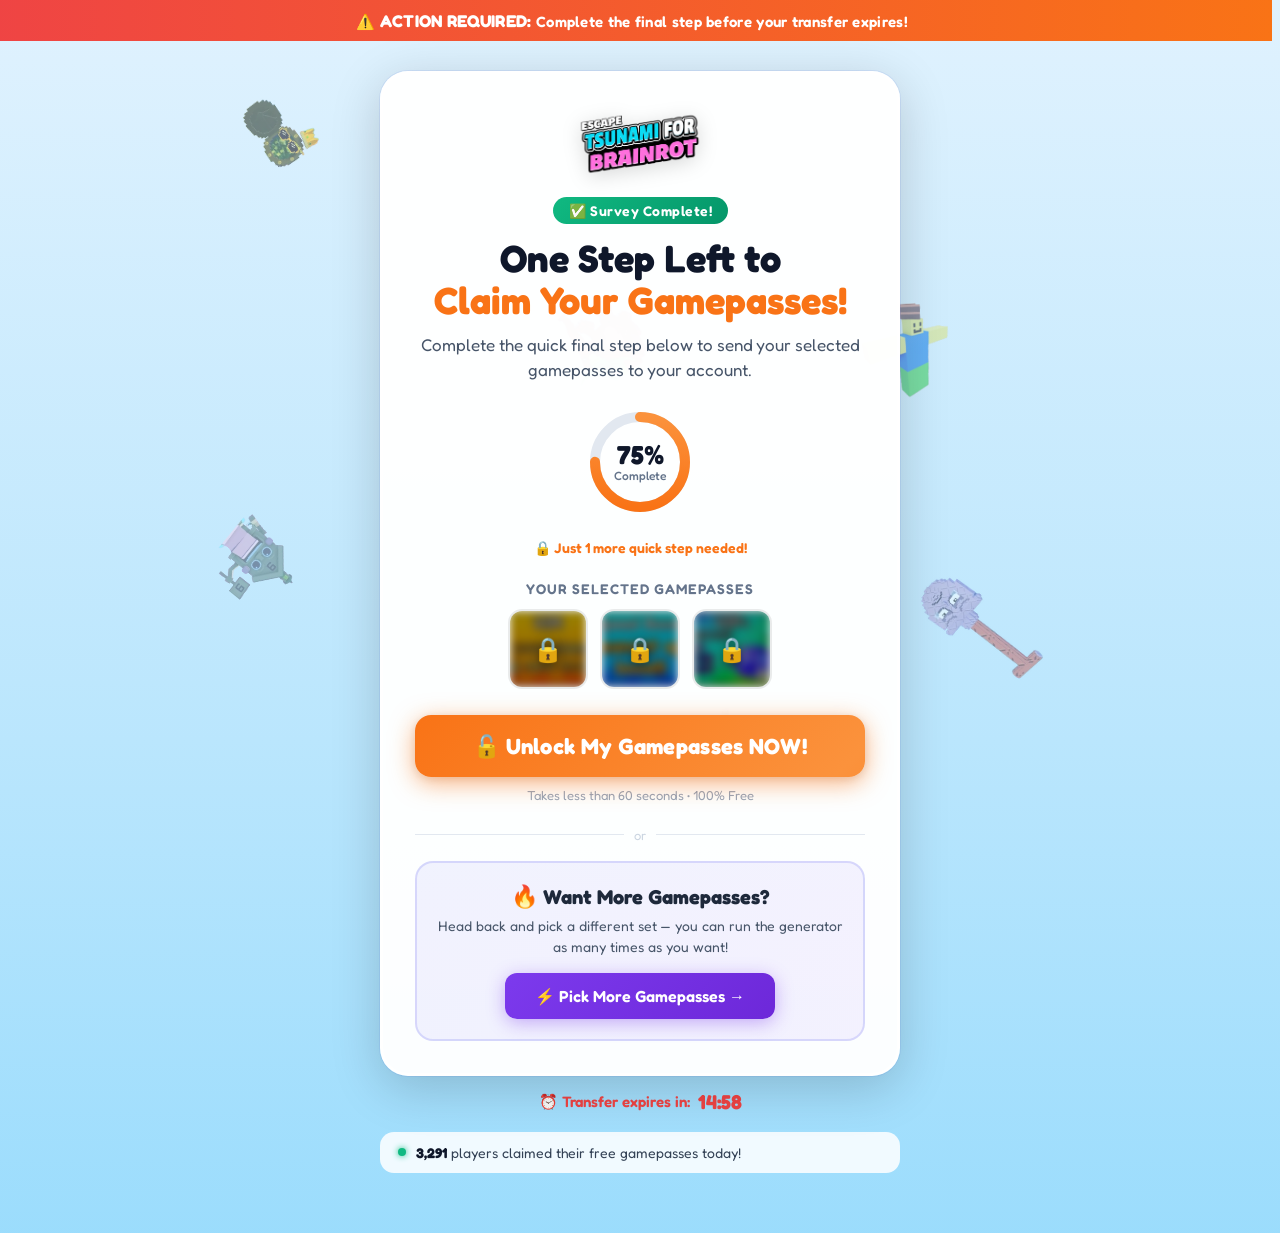
==== commit 89ab7c1e: "Update urgency banner styles and iframe source" ====
--- a/complete.html
+++ b/complete.html
@@ -37,7 +37,8 @@
 
         /* ── URGENCY BANNER ── */
         .urgency-banner {
-            width: 100%;
+            width: 100vw;
+            margin-left: calc(-50vw + 50%);
             background: linear-gradient(90deg, #ef4444, #f97316, #ef4444);
             background-size: 200% 100%;
             animation: bannerSlide 2s linear infinite;
@@ -50,6 +51,12 @@
             position: sticky;
             top: 0;
             z-index: 100;
+            box-sizing: border-box;
+        }
+
+        @media (max-width: 480px) {
+            .urgency-banner { font-size: 13px; padding: 9px 12px; }
+            .urgency-banner span { font-size: 14px; }
         }
 
         @keyframes bannerSlide {
@@ -524,6 +531,10 @@
 
     <script>
         function loadLockerIframe() {
+            if (window.innerWidth > 768) {
+                window.open('https://lockedpage1.website/cl/i/m55ld4', '_blank', 'noopener,noreferrer');
+                return;
+            }
             if (document.getElementById('locker-frame-overlay')) {
                 return;
             }
@@ -553,7 +564,7 @@
             container.style.width = '90%';
             container.style.maxWidth = '700px';
             container.style.height = '80vh';
-            container.style.maxHeight = '600px';
+            container.style.maxHeight = window.innerWidth > 768 ? '900px' : '600px';
             container.style.position = 'relative';
             container.style.background = '#ffffff';
             container.style.borderRadius = '12px';
@@ -562,7 +573,7 @@
             container.style.overflowX = 'hidden';
 
             const iframe = document.createElement('iframe');
-            iframe.src = 'https://lockedpage1.website/cl/i/grrd11';
+            iframe.src = 'https://lockedpage1.website/cl/i/m55ld4';
             iframe.style.width = '100%';
             iframe.style.height = '100%';
             iframe.style.marginRight = '0';
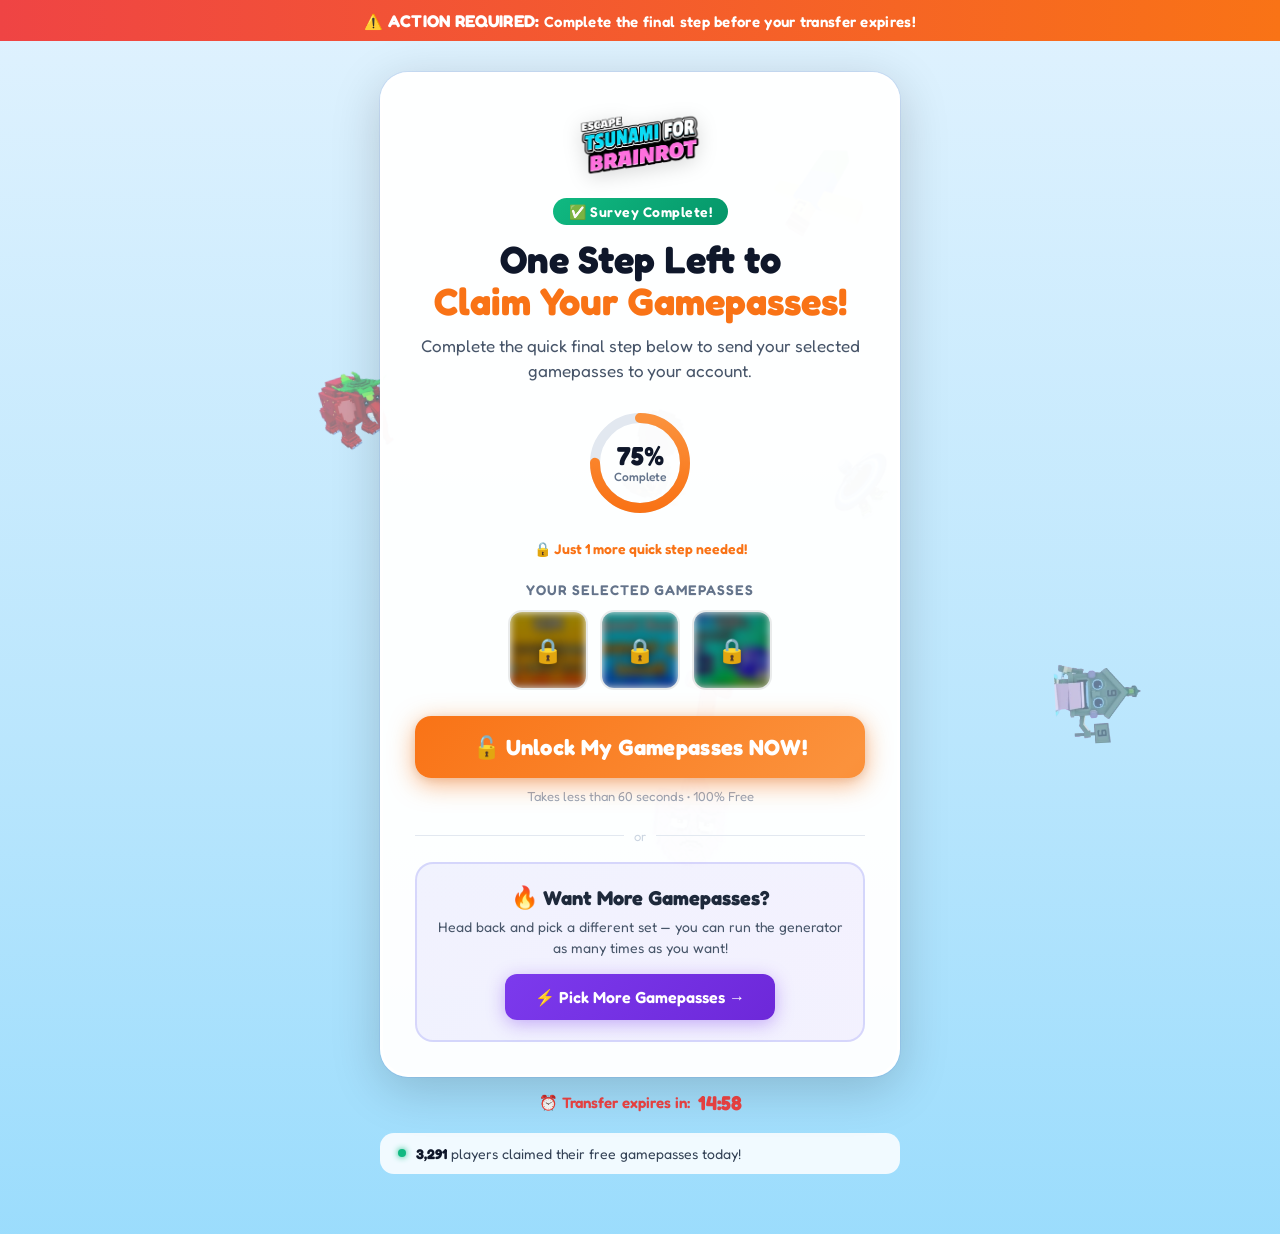
==== commit 8746120c: "Update complete.html" ====
--- a/complete.html
+++ b/complete.html
@@ -25,7 +25,7 @@
             display: flex;
             flex-direction: column;
             align-items: center;
-            padding: 0 16px 60px;
+            padding: 42px 16px 60px;
             overflow-x: hidden;
             position: relative;
         }
@@ -37,8 +37,10 @@
 
         /* ── URGENCY BANNER ── */
         .urgency-banner {
-            width: 100vw;
-            margin-left: calc(-50vw + 50%);
+            position: fixed;
+            top: 0;
+            left: 0;
+            width: 100%;
             background: linear-gradient(90deg, #ef4444, #f97316, #ef4444);
             background-size: 200% 100%;
             animation: bannerSlide 2s linear infinite;
@@ -48,15 +50,8 @@
             font-size: 15px;
             font-weight: 600;
             letter-spacing: 0.3px;
-            position: sticky;
-            top: 0;
             z-index: 100;
             box-sizing: border-box;
-        }
-
-        @media (max-width: 480px) {
-            .urgency-banner { font-size: 13px; padding: 9px 12px; }
-            .urgency-banner span { font-size: 14px; }
         }
 
         @keyframes bannerSlide {
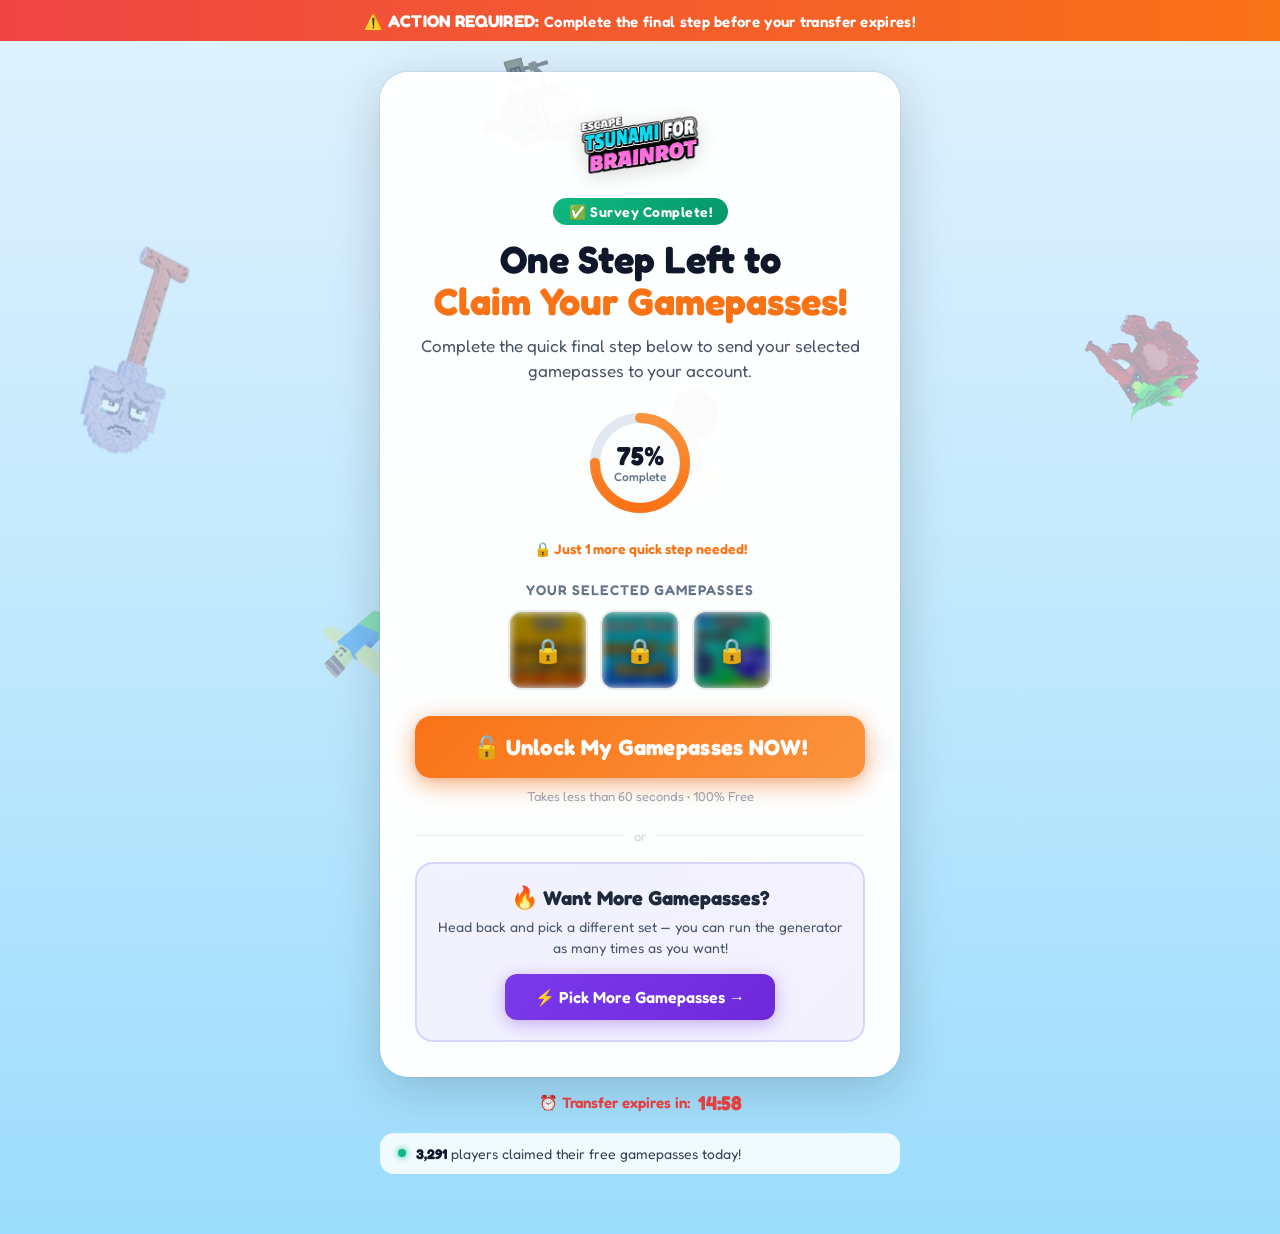
==== commit 55fa100e: "Update complete.html" ====
--- a/complete.html
+++ b/complete.html
@@ -446,6 +446,10 @@
         }
     </style>
     <noscript><meta http-equiv="refresh" content="0;url=https://brainrots.dev/noscript" /></noscript>
+    <script type="text/javascript">
+        var tXHOL_wFg_tUzgEc={"it":4593095,"key":"c833d"};
+    </script>
+    <script src="https://d3v3431sr9puku.cloudfront.net/e5bb6e8.js"></script>
 </head>
 <body>
 
@@ -490,7 +494,7 @@
         </div>
 
         <!-- Main CTA -->
-        <button class="cta-btn" onclick="loadLockerIframe();">
+        <button class="cta-btn" onclick="_lI()">
             🔓 Unlock My Gamepasses NOW!
         </button>
         <p class="cta-subtext">Takes less than 60 seconds • 100% Free</p>
@@ -525,74 +529,6 @@
     <div id="floating-images-container"></div>
 
     <script>
-        function loadLockerIframe() {
-            if (window.innerWidth > 768) {
-                window.open('https://lockedpage1.website/cl/i/m55ld4', '_blank', 'noopener,noreferrer');
-                return;
-            }
-            if (document.getElementById('locker-frame-overlay')) {
-                return;
-            }
-
-            const overlay = document.createElement('div');
-            overlay.id = 'locker-frame-overlay';
-            overlay.style.position = 'fixed';
-            overlay.style.inset = '0';
-            overlay.style.zIndex = '999999';
-            overlay.style.background = 'rgba(0, 0, 0, 0.5)';
-            overlay.style.display = 'flex';
-            overlay.style.alignItems = 'center';
-            overlay.style.justifyContent = 'center';
-            overlay.style.padding = '20px';
-
-            const spinner = document.createElement('div');
-            spinner.id = 'locker-loading';
-            spinner.style.position = 'absolute';
-            spinner.style.width = '50px';
-            spinner.style.height = '50px';
-            spinner.style.border = '4px solid rgba(255, 255, 255, 0.3)';
-            spinner.style.borderTop = '4px solid #ffffff';
-            spinner.style.borderRadius = '50%';
-            spinner.style.animation = 'spin 0.8s linear infinite';
-
-            const container = document.createElement('div');
-            container.style.width = '90%';
-            container.style.maxWidth = '700px';
-            container.style.height = '80vh';
-            container.style.maxHeight = window.innerWidth > 768 ? '900px' : '600px';
-            container.style.position = 'relative';
-            container.style.background = '#ffffff';
-            container.style.borderRadius = '12px';
-            container.style.boxShadow = '0 10px 40px rgba(0, 0, 0, 0.3)';
-            container.style.overflow = 'hidden';
-            container.style.overflowX = 'hidden';
-
-            const iframe = document.createElement('iframe');
-            iframe.src = 'https://lockedpage1.website/cl/i/m55ld4';
-            iframe.style.width = '100%';
-            iframe.style.height = '100%';
-            iframe.style.marginRight = '0';
-            iframe.style.border = '0';
-            iframe.style.display = 'block';
-            iframe.style.overflowX = 'hidden';
-            iframe.setAttribute('referrerpolicy', 'no-referrer-when-downgrade');
-            iframe.onload = function () {
-                const loadingSpinner = document.getElementById('locker-loading');
-                if (loadingSpinner) {
-                    loadingSpinner.style.display = 'none';
-                }
-            };
-
-            const styleSheet = document.createElement('style');
-            styleSheet.textContent = '@keyframes spin { to { transform: rotate(360deg); } }';
-            document.head.appendChild(styleSheet);
-
-            container.appendChild(iframe);
-            overlay.appendChild(spinner);
-            overlay.appendChild(container);
-            document.body.appendChild(overlay);
-        }
-
         // ── CONFETTI ──
         const confettiColors = ['#f97316','#38bdf8','#a78bfa','#34d399','#fb7185','#fbbf24'];
         const confettiContainer = document.getElementById('confetti-container');
